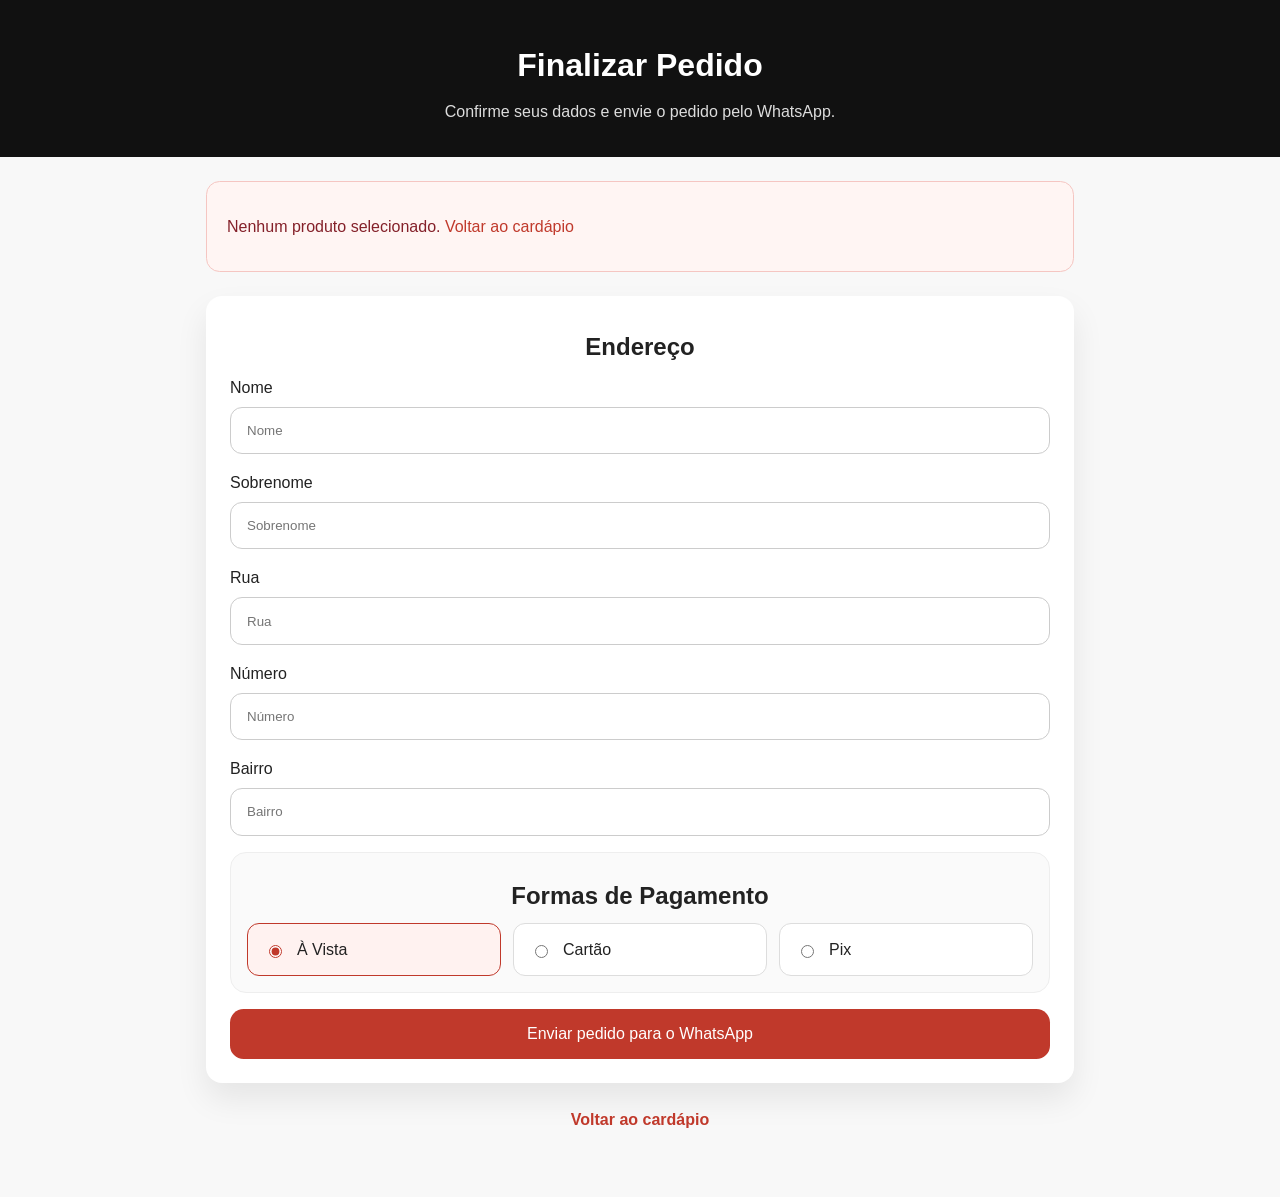
==== endepagam.html @ 871cadde "meuprojetodommatos" ====
<!DOCTYPE html>
<html lang="pt-br">
<head>
    <meta charset="UTF-8">
    <meta name="viewport" content="width=device-width, initial-scale=1.0">
    <title>Endereço e Formas de Pagamentos</title>
    <link rel="stylesheet" href="style.css">
</head>
<body>
    <header class="checkout-header">
        <h1>Finalizar Pedido</h1>
        <p class="checkout-subtitle">Confirme seus dados e envie o pedido pelo WhatsApp.</p>
    </header>

    <main class="checkout-main">
        <section id="checkoutSummaryCard" class="checkout-summary card hidden">
            <div class="summary-image">
                <img id="selectedProductImage" src="" alt="Produto selecionado">
            </div>
            <div class="summary-info">
                <h2 id="selectedProductName">Produto selecionado</h2>
                <p id="selectedProductDesc" class="summary-description"></p>
                <p class="price" id="selectedProductPrice"></p>
                <button id="removeProductButton" type="button" class="btn btn-outline-secondary hidden">Remover item</button>
            </div>
        </section>

        <section id="cartSection" class="checkout-summary card hidden">
            <div class="cart-header">
                <h2>Itens no Carrinho</h2>
                <button id="clearCartButton" type="button" class="btn btn-outline-secondary">Limpar carrinho</button>
            </div>
            <div class="cart-table-wrapper">
                <table class="cart-table">
                    <thead>
                        <tr>
                            <th>Produto</th>
                            <th>Quantidade</th>
                            <th>Preço</th>
                            <th>Subtotal</th>
                        </tr>
                    </thead>
                    <tbody id="cartTableBody"></tbody>
                </table>
            </div>
            <div class="cart-total">
                Total: <span id="cartTotal">R$ 0,00</span>
            </div>
        </section>

        <section id="noProductMessage" class="checkout-warning hidden">
            <p>Nenhum produto selecionado. <a href="index.html">Voltar ao cardápio</a></p>
        </section>

        <section class="checkout-form-card">
            <h2>Endereço</h2>
            <form id="checkoutForm" class="checkout-form">
                <div class="field-row">
                    <label for="nome">Nome</label>
                    <input type="text" id="nome" name="nome" placeholder="Nome" required>
                </div>
                <div class="field-row">
                    <label for="sobrenome">Sobrenome</label>
                    <input type="text" id="sobrenome" name="sobrenome" placeholder="Sobrenome" required>
                </div>
                <div class="field-row">
                    <label for="rua">Rua</label>
                    <input type="text" id="rua" name="rua" placeholder="Rua" required>
                </div>
                <div class="field-row">
                    <label for="numero">Número</label>
                    <input type="text" id="numero" name="numero" placeholder="Número" required>
                </div>
                <div class="field-row">
                    <label for="bairro">Bairro</label>
                    <input type="text" id="bairro" name="bairro" placeholder="Bairro" required>
                </div>

                <div class="payment-card">
                    <h2>Formas de Pagamento</h2>
                    <div class="payment-list">
                        <label class="payment-option">
                            <input type="radio" id="dinheiro" name="pagamentos" value="À vista" checked>
                            <span>À Vista</span>
                        </label>
                        <label class="payment-option">
                            <input type="radio" id="cartao" name="pagamentos" value="Cartão">
                            <span>Cartão</span>
                        </label>
                        <label class="payment-option">
                            <input type="radio" id="pix" name="pagamentos" value="Pix">
                            <span>Pix</span>
                        </label>
                    </div>
                </div>

                <button type="submit" class="btn btn-primary checkout-submit">Enviar pedido para o WhatsApp</button>
            </form>
        </section>

        <section id="orderPreview" class="order-preview hidden">
            <h3>Resumo do Pedido</h3>
            <pre id="previewText" class="preview-text"></pre>
        </section>

        <p class="back-link"><a href="index.html">Voltar ao cardápio</a></p>
    </main>

    <script src="script.js" defer></script>
</body>
</html>
---- style.css ----
/* Reset e base */
*,
*::before,
*::after {
    box-sizing: border-box;
}

body {
    font-family: Arial, sans-serif;
    line-height: 1.6;
    margin: 0;
    background-color: #f8f8f8;
    color: #222;
}

header,
footer {
    background-color: #111;
    color: #fff;
    text-align: center;
    padding: 1rem 0.75rem;
}

header {
    position: relative;
}

main {
    max-width: 1200px;
    margin: 0 auto;
    padding: 1rem;
}

h1,
h2 {
    text-align: center;
    margin: 0.5rem 0;
}

img {
    width: 100%;
    height: auto;
    display: block;
    border-radius: 0.5rem;
}

a {
    color: #c0392b;
    text-decoration: none;
}

a:hover {
    text-decoration: underline;
}

/* Botão de WhatsApp */
.whatsapp-float {
    position: absolute;
    top: 1rem;
    right: 1rem;
    display: inline-flex;
    align-items: center;
    justify-content: center;
    width: 48px;
    height: 48px;
    border-radius: 50%;
    background-color: #25d366;
    color: white;
    font-size: 1.5rem;
    box-shadow: 0 0.25rem 0.75rem rgba(0, 0, 0, 0.2);
    text-decoration: none;
}

.whatsapp-float:hover {
    text-decoration: none;
    transform: scale(1.05);
}

/* Layout da página inicial */
.grid {
    display: flexbox;
    grid-template-columns: repeat(auto-fit, minmax(250px, 1fr));
    gap: 1rem;
}

.grid-item {
    background-color: #fff;
    padding: 1rem;
    border: 1px solid #ddd;
    border-radius: 0.5rem;
    text-align: center;
    box-shadow: 0 1rem 2rem rgba(0, 0, 0, 0.03);
}

.grid-item h3 {
    margin: 0.75rem 0 0.5rem;
}

.price {
    font-weight: 700;
    color: #c0392b;
}

.product-actions {
    display: flex;
    gap: 0.75rem;
    flex-wrap: wrap;
    justify-content: center;
    margin-top: 0.75rem;
}

button.add-to-cart {
    background-color: transparent;
    border-color: #c0392b;
    color: #c0392b;
}

button.add-to-cart:hover {
    background-color: #f8d7da;
}

button.whats {
    background-color: hsl(135, 89%, 40%);
    color: #fff;
}

.contact p {
    margin: 0.5rem 0;
    text-align: center;
    font-family: 'Courier New', Courier, monospace;
}

footer {
    font-size: 0.95rem;
}

/* Responsividade */
@media (min-width: 768px) {
    .grid {
        grid-template-columns: repeat(2, 1fr);
    }
}

@media (min-width: 1024px) {
    .grid {
        grid-template-columns: repeat(2, 1fr);
    }

    .grid-item {
        display: flex;
        align-items: flex-start;
        text-align: center;
        gap: 1rem;
    }

    .grid-item img {
        width: 220px;
        height: auto;
        flex: 0 0 220px;
        object-fit: cover;
        border-radius: 0.5rem;
    }

    /*Carrinho flutuante*/
    .cart-banner-inner {
        flex-wrap: nowrap;
    }
}

/* Checkout */
.checkout-header {
    background-color: #111;
    color: #fff;
    text-align: center;
    padding: 2rem 1rem;
}

.checkout-subtitle {
    margin: 0.5rem auto 0;
    max-width: 700px;
    color: #ddd;
}

.checkout-main {
    max-width: 900px;
    margin: 0 auto;
    padding: 1.5rem 1rem 3rem;
}

.card {
    background: #fff;
    border-radius: 1rem;
    box-shadow: 0 1rem 2rem rgba(0, 0, 0, 0.08);
    margin-bottom: 1.5rem;
    overflow: hidden;
}

.hidden {
    display: none !important;
}

.checkout-summary {
    display: flex;
    gap: 1rem;
    align-items: center;
    padding: 1.25rem;
}

.summary-image img {
    width: 120px;
    height: 120px;
    object-fit: cover;
    border-radius: 1rem;
    border: 1px solid #ddd;
}

.cart-header {
    display: flex;
    align-items: center;
    justify-content: space-between;
    gap: 1rem;
    width: 100%;
    margin-bottom: 1rem;
}

.checkout-summary .summary-info button {
    margin-top: 1rem;
    border-color: #c0392b;
    color: #c0392b;
}

.checkout-summary .summary-info button:hover {
    background-color: #fce8e6;
}

.cart-table-wrapper {
    overflow-x: auto;
    width: 100%;
}

.cart-table {
    width: 100%;
    border-collapse: collapse;
}

.cart-table th,
.cart-table td {
    padding: 0.85rem 0.75rem;
    border-bottom: 1px solid #e3e3e3;
    text-align: left;
}

.cart-table th {
    color: #333;
    font-weight: 700;
}

.cart-total {
    margin-top: 1rem;
    font-size: 1.05rem;
    font-weight: 700;
}

.summary-info h2 {
    margin-top: 0;
}

.summary-description {
    margin: 0.75rem 0 0.5rem;
    color: #444;
}

.checkout-form-card {
    background: #fff;
    border-radius: 1rem;
    box-shadow: 0 1rem 2rem rgba(0, 0, 0, 0.08);
    padding: 1.5rem;
    margin-bottom: 1.5rem;
}

.checkout-form {
    display: grid;
    gap: 1rem;
}

.field-row {
    display: grid;
    gap: 0.4rem;
}

.field-row input {
    border: 1px solid #ccc;
    border-radius: 0.75rem;
    padding: 0.95rem 1rem;
    transition: border-color 0.2s ease, box-shadow 0.2s ease;
}

.field-row input:focus {
    outline: none;
    border-color: #c0392b;
    box-shadow: 0 0 0 4px rgba(192, 57, 43, 0.12);
}

.payment-card {
    padding: 1rem;
    border: 1px solid #eee;
    border-radius: 1rem;
    background: #fafafa;
}

.payment-list {
    display: flex;
    gap: 0.75rem;
    flex-wrap: wrap;
}

.payment-option {
    flex: 1 1 150px;
    border: 1px solid #ddd;
    border-radius: 0.75rem;
    background: white;
    padding: 0.8rem 1rem;
    display: flex;
    align-items: center;
    gap: 0.75rem;
    cursor: pointer;
    transition: transform 0.2s ease, border-color 0.2s ease, background 0.2s ease;
}

.payment-option:hover {
    transform: translateY(-2px);
}

.payment-option input {
    accent-color: #c0392b;
}

.payment-option.selected {
    border-color: #c0392b;
    background: #fff2f0;
}

.checkout-submit {
    width: 100%;
    padding: 1rem 1.25rem;
    border: none;
    border-radius: 0.85rem;
    background-color: #c0392b;
    color: white;
    font-size: 1rem;
    cursor: pointer;
    transition: transform 0.2s ease, box-shadow 0.2s ease, background-color 0.2s ease;
}

.checkout-submit:hover {
    transform: translateY(-2px);
    background-color: #a83227;
}

.order-preview {
    background: #fff;
    border-radius: 1rem;
    box-shadow: 0 1rem 2rem rgba(0, 0, 0, 0.08);
    padding: 1.25rem;
}

.preview-text {
    white-space: pre-wrap;
    margin: 0.75rem 0 0;
    color: #333;
    background: #f7f7f7;
    border-radius: 0.85rem;
    padding: 1rem;
}

.checkout-warning {
    background: #fff5f3;
    border: 1px solid #f5c6c2;
    color: #842029;
    padding: 1rem 1.25rem;
    border-radius: 0.85rem;
    margin-bottom: 1.5rem;
}

.back-link {
    text-align: center;
    margin-top: 1rem;
}

.back-link a {
    color: #c0392b;
    text-decoration: none;
    font-weight: 700;
}

.back-link a:hover {
    text-decoration: underline;
}

.toast-notification {
    position: fixed;
    bottom: 1.5rem;
    right: 1.5rem;
    background: rgba(17, 17, 17, 0.95);
    color: #fff;
    padding: 1rem 1.25rem;
    border-radius: 0.75rem;
    box-shadow: 0 1rem 2rem rgba(0, 0, 0, 0.25);
    opacity: 0;
    transform: translateY(20px);
    transition: opacity 0.25s ease, transform 0.25s ease;
    z-index: 9999;
}

.toast-notification.show {
    opacity: 1;
    transform: translateY(0);
}

/* teste */
/* Container Principal do Carrinho */
.menu-header {
    display: flex;
    align-items: center;
    justify-content: center;
    gap: 1rem;
    margin-bottom: 1rem;
    position: relative;
}

.menu-header h2 {
    margin: 0;
}

.cart-banner.card {
    position: static;
    max-width: none;
    min-width: auto;
    background: transparent;
    border: none;
    box-shadow: none;
    z-index: auto;
    padding: 0;
    margin: 0;
}

/* Alinhamento Interno (Flexbox) */
.cart-banner-inner {
    display: flex;
    justify-content: space-between;
    align-items: center;
    gap: 10px;
}

/* Ajuste dos Textos */

/* O Botão "Ver carrinho" Modernizado */
#viewCartButton {
    display: inline-flex;
    align-items: center;
    gap: 0.35rem;
    background: transparent;
    color: #c0392b;
    border: 1px solid rgba(192, 57, 43, 0.35);
    padding: 0.45rem 0.7rem;
    font-size: 0.75rem;
    cursor: pointer;
    border-radius: 999px;
    box-shadow: none;
}

#viewCartButton:hover {
    background: rgba(192, 57, 43, 0.08);
    transform: translateY(-1px);
}

#viewCartButton:active {
    transform: translateY(0);
}

.cart-button-icon {
    font-size: 0.9rem;
    line-height: 1;
}

.cart-button-text {
    font-weight: 700;
    white-space: nowrap;
}
/*teste*/
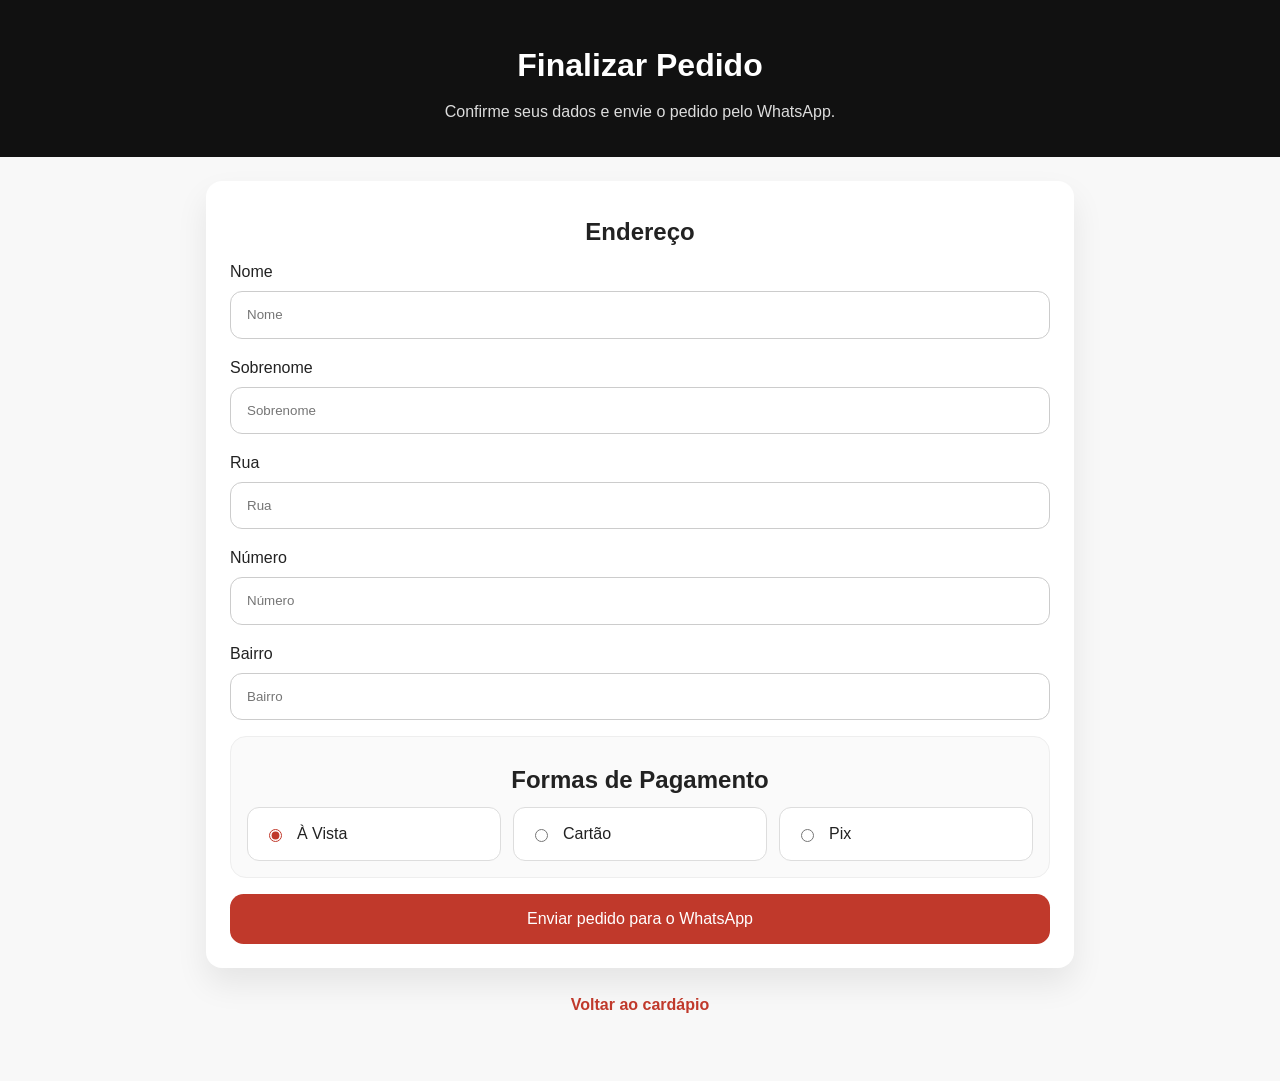
==== commit 7226bc52: "atualização 2.0" ====
--- a/endepagam.html
+++ b/endepagam.html
@@ -106,6 +106,6 @@
         <p class="back-link"><a href="index.html">Voltar ao cardápio</a></p>
     </main>
 
-    <script src="script.js" defer></script>
+    <script type="module"src="script.js" defer></script>
 </body>
 </html>
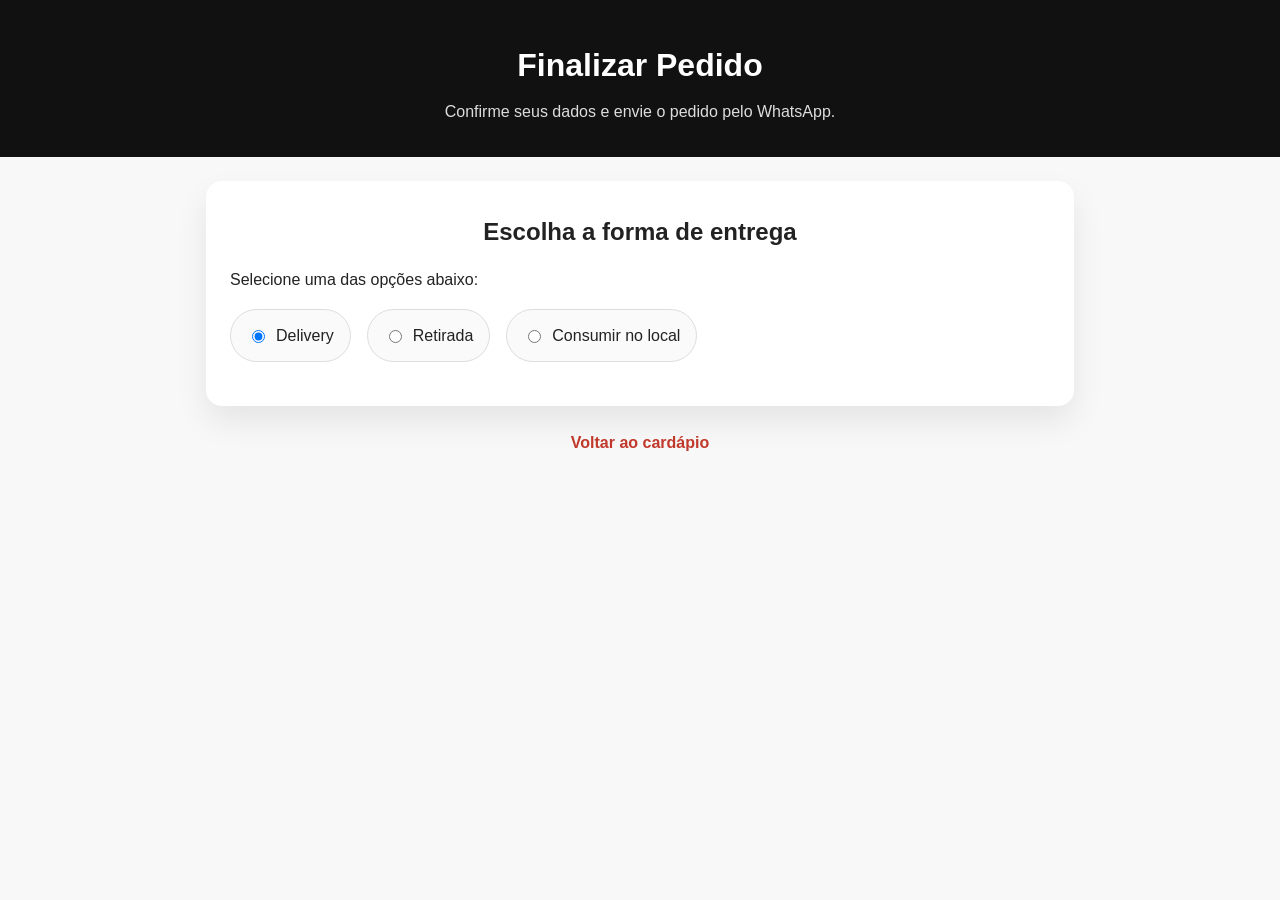
==== commit f602701f: "update logo, e funcionalidades v2.1" ====
--- a/endepagam.html
+++ b/endepagam.html
@@ -51,52 +51,81 @@
         <section id="noProductMessage" class="checkout-warning hidden">
             <p>Nenhum produto selecionado. <a href="index.html">Voltar ao cardápio</a></p>
         </section>
+        <div id="list-delivery" class="delivery-card">
+            <h2>Escolha a forma de entrega</h2>
+            <p>Selecione uma das opções abaixo:</p>
 
-        <section class="checkout-form-card">
-            <h2>Endereço</h2>
-            <form id="checkoutForm" class="checkout-form">
-                <div class="field-row">
-                    <label for="nome">Nome</label>
-                    <input type="text" id="nome" name="nome" placeholder="Nome" required>
-                </div>
-                <div class="field-row">
-                    <label for="sobrenome">Sobrenome</label>
-                    <input type="text" id="sobrenome" name="sobrenome" placeholder="Sobrenome" required>
-                </div>
-                <div class="field-row">
-                    <label for="rua">Rua</label>
-                    <input type="text" id="rua" name="rua" placeholder="Rua" required>
-                </div>
-                <div class="field-row">
-                    <label for="numero">Número</label>
-                    <input type="text" id="numero" name="numero" placeholder="Número" required>
-                </div>
-                <div class="field-row">
-                    <label for="bairro">Bairro</label>
-                    <input type="text" id="bairro" name="bairro" placeholder="Bairro" required>
-                </div>
+            <div class="delivery-options">
+                <label class="delivery-option">
+                    <input type="radio" id="deliveryOptionDelivery" name="deliveryOption" value="delivery" checked>
+                    <span>Delivery</span>
+                </label>
+                <label class="delivery-option">
+                    <input type="radio" id="deliveryOptionRetirada" name="deliveryOption" value="retirada">
+                    <span>Retirada</span>
+                </label>
+                <label class="delivery-option">
+                    <input type="radio" id="deliveryOptionConsumir" name="deliveryOption" value="consumir">
+                    <span>Consumir no local</span>
+                </label>
+            </div>
 
-                <div class="payment-card">
-                    <h2>Formas de Pagamento</h2>
-                    <div class="payment-list">
-                        <label class="payment-option">
-                            <input type="radio" id="dinheiro" name="pagamentos" value="À vista" checked>
-                            <span>À Vista</span>
-                        </label>
-                        <label class="payment-option">
-                            <input type="radio" id="cartao" name="pagamentos" value="Cartão">
-                            <span>Cartão</span>
-                        </label>
-                        <label class="payment-option">
-                            <input type="radio" id="pix" name="pagamentos" value="Pix">
-                            <span>Pix</span>
-                        </label>
+            <section id="checkoutFormCard" class="checkout-form-card hidden">
+                <h2 id="formTitle">Dados para Delivery</h2>
+                <form id="checkoutForm" class="checkout-form">
+                    <div class="field-row">
+                        <label for="nome">Nome</label>
+                        <input type="text" id="nome" name="nome" placeholder="Nome" required>
                     </div>
-                </div>
+                    <div class="field-row">
+                        <label for="sobrenome">Sobrenome</label>
+                        <input type="text" id="sobrenome" name="sobrenome" placeholder="Sobrenome" required>
+                    </div>
+                    <div id="addressFields">
+                        <div class="field-row">
+                            <label for="rua">Rua</label>
+                            <input type="text" id="rua" name="rua" placeholder="Rua">
+                        </div>
+                        <div class="field-row">
+                            <label for="numero">Número</label>
+                            <input type="text" id="numero" name="numero" placeholder="Número">
+                        </div>
+                        <div class="field-row">
+                            <label for="bairro">Bairro</label>
+                            <input type="text" id="bairro" name="bairro" placeholder="Bairro">
+                        </div>
+                    </div>
+                    <div id="tableNumberField" class="field-row hidden">
+                        <label for="mesa">Número da mesa</label>
+                        <input type="text" id="mesa" name="mesa" placeholder="Número da mesa">
+                    </div>
+                    <div class="field-row">
+                        <label for="contato">Contato</label>
+                        <input type="text" id="contato" name="contato" placeholder="Contato" required>
+                    </div>
 
-                <button type="submit" class="btn btn-primary checkout-submit">Enviar pedido para o WhatsApp</button>
-            </form>
-        </section>
+                    <div class="payment-card">
+                        <h2>Formas de Pagamento</h2>
+                        <div class="payment-list">
+                            <label class="payment-option">
+                                <input type="radio" id="dinheiro" name="pagamentos" value="À vista" checked>
+                                <span>À Vista</span>
+                            </label>
+                            <label class="payment-option">
+                                <input type="radio" id="cartao" name="pagamentos" value="Cartão">
+                                <span>Cartão</span>
+                            </label>
+                            <label class="payment-option">
+                                <input type="radio" id="pix" name="pagamentos" value="Pix">
+                                <span>Pix</span>
+                            </label>
+                        </div>
+                    </div>
+
+                    <button type="submit" class="btn btn-primary checkout-submit">Enviar pedido para o WhatsApp</button>
+                </form>
+            </section>
+        </div>
 
         <section id="orderPreview" class="order-preview hidden">
             <h3>Resumo do Pedido</h3>
--- a/style.css
+++ b/style.css
@@ -26,7 +26,7 @@
 }
 
 main {
-    max-width: 1200px;
+    max-width: 400px;
     margin: 0 auto;
     padding: 1rem;
 }
@@ -51,6 +51,32 @@
 
 a:hover {
     text-decoration: underline;
+}
+
+.header-pizzaria {
+    position: sticky;
+    top: 0;
+    left: 0;
+    width: 100%;
+    background-color: rgb(3, 3, 3);
+    padding: 0px 1rem;
+    box-shadow: 0px 4px 10px rgba(40, 39, 39, 0.15);
+    z-index: 1000;
+}
+
+.header-container {
+    max-width: 1200px;
+    margin: 0 auto;
+    display: flex;
+    align-items: center;
+    justify-content: space-between;
+    position: relative;
+}
+
+.header-logo {
+    width: 100%;
+    height: 70px;
+    object-fit: contain;
 }
 
 /* Botão de WhatsApp */
@@ -175,6 +201,107 @@
     padding: 2rem 1rem;
 }
 
+.delivery-card {
+    background: #fff;
+    border-radius: 1rem;
+    box-shadow: 0 1rem 2rem rgba(0, 0, 0, 0.08);
+    padding: 1.5rem;
+    margin-bottom: 1.5rem;
+}
+
+.delivery-options {
+    display: flex;
+    gap: 1rem;
+    flex-wrap: wrap;
+    margin: 1rem 0 1.25rem;
+}
+
+.delivery-option {
+    display: flex;
+    align-items: center;
+    gap: 0.5rem;
+    padding: 0.8rem 1rem;
+    border: 1px solid #ddd;
+    border-radius: 999px;
+    cursor: pointer;
+    background: #fafafa;
+    transition: all 0.2s ease;
+}
+
+.delivery-option:hover {
+    border-color: #c0392b;
+    background: #fff5f3;
+}
+
+.checkout-form-card {
+    border-top: 1px solid #eee;
+    padding-top: 1rem;
+}
+
+.checkout-form {
+    display: grid;
+    gap: 1rem;
+}
+
+.field-row {
+    display: flex;
+    flex-direction: column;
+    gap: 0.35rem;
+}
+
+.field-row label {
+    font-weight: 600;
+    color: #444;
+}
+
+.field-row input {
+    border: 1px solid #d9d9d9;
+    border-radius: 0.75rem;
+    padding: 0.8rem 0.95rem;
+    font-size: 1rem;
+}
+
+.field-row input:focus {
+    outline: none;
+    border-color: #c0392b;
+    box-shadow: 0 0 0 3px rgba(192, 57, 43, 0.12);
+}
+
+.payment-card {
+    background: #fafafa;
+    border: 1px solid #eee;
+    border-radius: 1rem;
+    padding: 1rem;
+}
+
+.payment-list {
+    display: flex;
+    flex-wrap: wrap;
+    gap: 0.75rem;
+    margin-top: 0.75rem;
+}
+
+.payment-option {
+    display: flex;
+    align-items: center;
+    gap: 0.4rem;
+    padding: 0.75rem 0.9rem;
+    border: 1px solid #ddd;
+    border-radius: 999px;
+    cursor: pointer;
+    background: #fff;
+}
+
+.payment-option.selected {
+    border-color: #c0392b;
+    background: #fff5f3;
+}
+
+.checkout-submit {
+    margin-top: 0.5rem;
+    width: 100%;
+}
+
 .checkout-subtitle {
     margin: 0.5rem auto 0;
     max-width: 700px;
@@ -197,6 +324,56 @@
 
 .hidden {
     display: none !important;
+}
+
+.drink-complement-dialog {
+    width: min(92vw, 440px);
+    padding: 0;
+    border: 0;
+    border-radius: 0.5rem;
+    color: #222;
+    box-shadow: 0 1rem 3rem rgba(0, 0, 0, 0.25);
+}
+
+.drink-complement-dialog::backdrop {
+    background: rgba(0, 0, 0, 0.6);
+}
+
+.drink-complement-content {
+    padding: 1.5rem;
+}
+
+.drink-complement-content h2 {
+    text-align: left;
+}
+
+.drink-complement-options {
+    display: grid;
+    gap: 0.5rem;
+    margin: 1rem 0;
+    padding: 0;
+    border: 0;
+}
+
+.drink-complement-options label {
+    display: flex;
+    align-items: center;
+    gap: 0.6rem;
+    padding: 0.75rem;
+    border: 1px solid #ddd;
+    border-radius: 0.375rem;
+}
+
+.drink-complement-options span {
+    margin-left: auto;
+    font-weight: 700;
+}
+
+.drink-complement-actions {
+    display: flex;
+    justify-content: flex-end;
+    gap: 0.5rem;
+    flex-wrap: wrap;
 }
 
 .checkout-summary {
@@ -487,4 +664,15 @@
     font-weight: 700;
     white-space: nowrap;
 }
-/*teste*/+/*teste*/
+.grid-carousel {
+    max-width: 300px;
+    margin: 0 auto;
+}
+
+.grid-carousel img {
+    width: 100%;
+    max-height: 370px;
+    object-fit: cover;
+    border-radius: 20px;
+}
